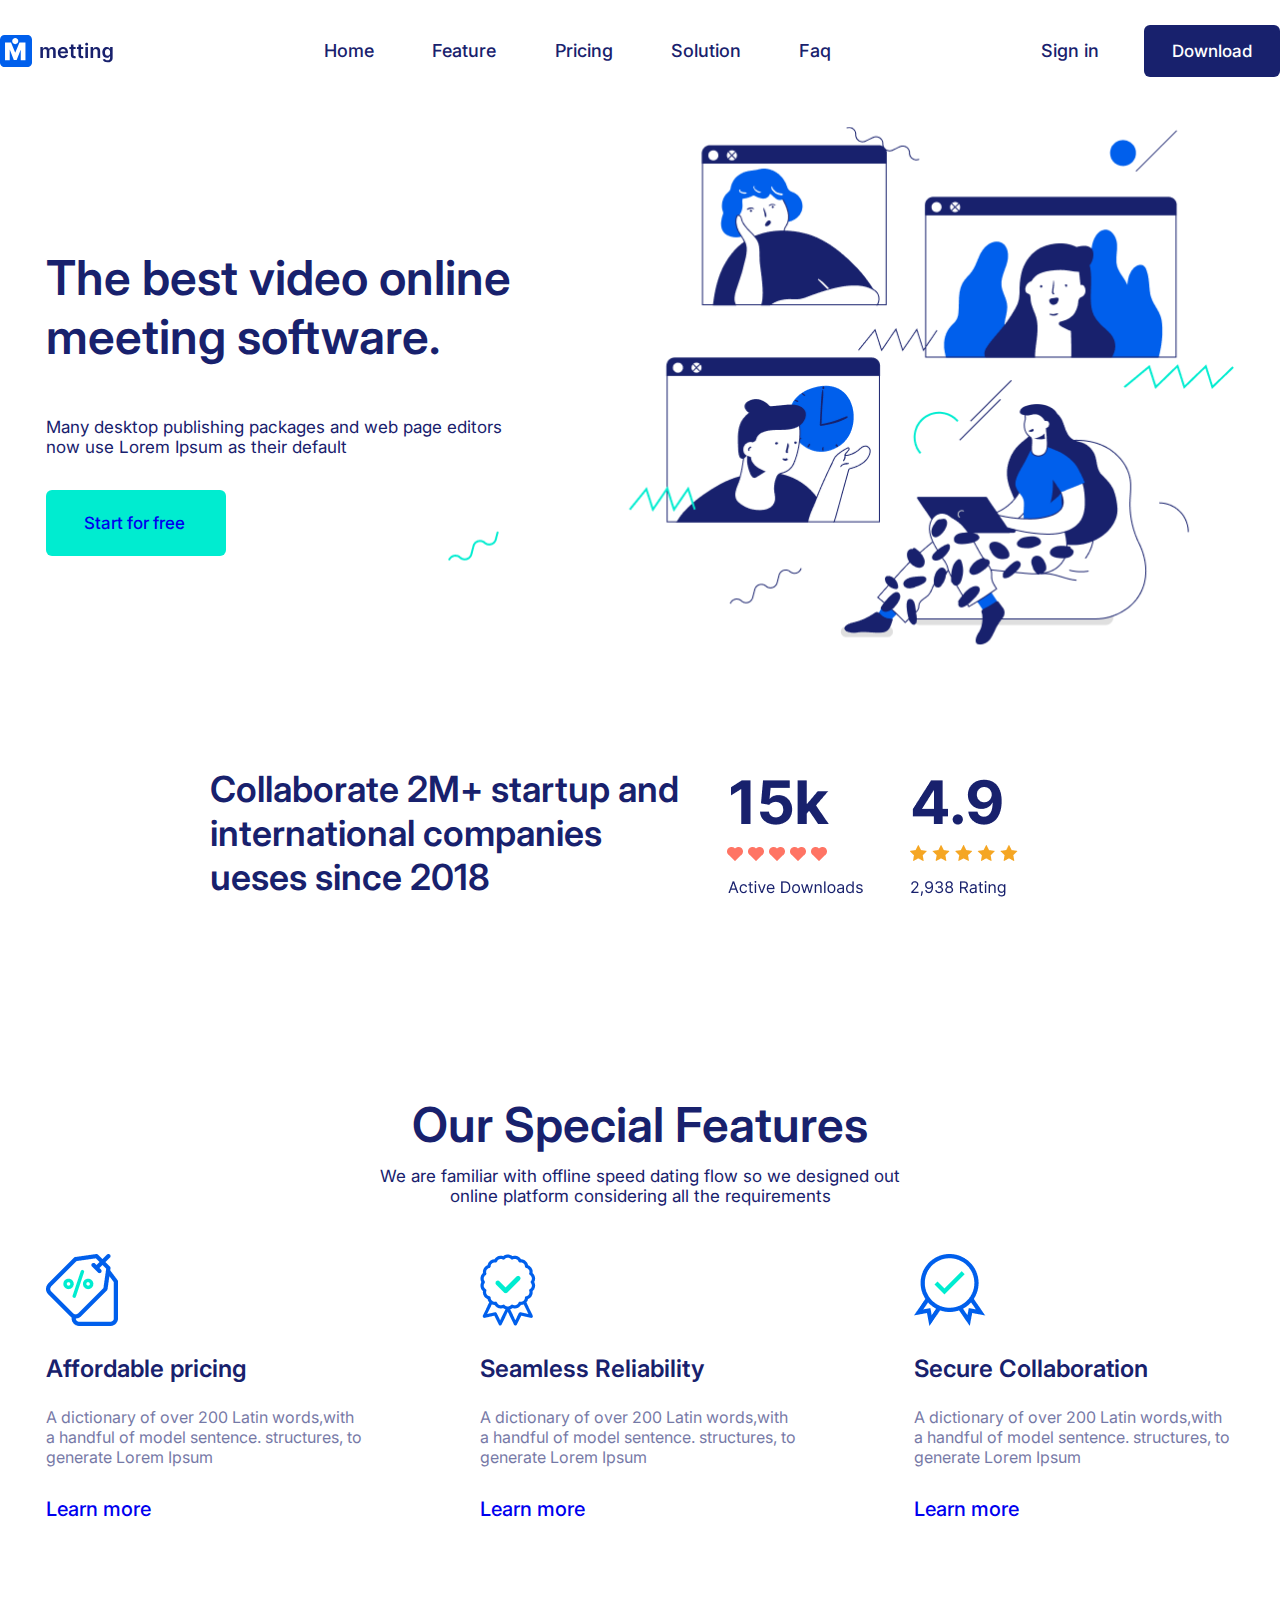
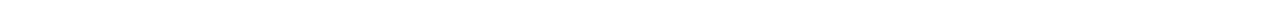
==== index.html @ 33403854 "Add files via upload" ====
<!DOCTYPE html>
<html lang="en">
<head>
    <meta charset="UTF-8">
    <meta http-equiv="X-UA-Compatible" content="IE=edge">
    <meta name="viewport" content="width=device-width, initial-scale=1.0">
    <title>Document</title>
    <link rel="stylesheet" href="./style/nullStyle.css">
    <link rel="stylesheet" href="./style/style.css">
    <link rel="stylesheet" href="./style/response375px.css">

</head>
<body class="body">
    <header>
        <div class="header_logo">
            <a href="#" class="header_logo_img"> </a>
        </div>
        <div class="burger"></div>
        <nav class="header_nav">
            <a href="#" class="header_href">Home</a>
            <a href="#" class="header_href">Feature</a>
            <a href="#" class="header_href">Pricing</a>
            <a href="#" class="header_href">Solution</a>
            <a href="#" class="header_href">Faq</a>
        </nav>
        <div class="header_login">
            <a href="#" class="header_href">Sign in</a>
            <button class="header_login_btn">Download</button>
        </div>
    </header>

    <div class="wrapper">

        <main class="main">
            <h1 class="main_header">The best video online
                meeting software.</h1>
            <p class="main_text">Many desktop publishing packages and web page editors now use Lorem Ipsum as their default</p>
            <a href="#" class="main_button">Start for free</a>
            <div class="mobile_pic"></div>
        </main>

        <section class="section_collaborate">
            <div class="collaborate">
                <h2 class="collaborate_header">
                    Collaborate 2M+ startup and international companies ueses since 2018 
                </h2>
                <div class="downloads_rating">
                    <img src="img/downloads.png" alt="" class="downloads">
                    <img src="img/rating.png" alt="" class="rating">
                </div>
            </div>
            <div>
                        <img src="img/Companies.png" alt="" class="companies">
                        <img src="img/mobileCompanies.png" alt="" class="mobile_companies">
            </div>
        </section>

        <section class="special_features">
            <h2 class="special_features_header">Our Special Features</h2>
            <div class="special_features_text">We are familiar with offline speed dating flow so we designed out online platform considering all the requirements</div>
            <div class="special_features_text_mobile">We are familiar with offline speed dating flow so we designed out online platform.</div>
            <div class="special_features_cards">
                <div class="card">
                    <img src="img/affordablePricing.png" alt="#" class="card_icon">
                    <h3 class="card_header">Affordable pricing</h3>
                    <div class="card_text">A dictionary of over 200 Latin words,with a handful of model sentence. structures, to generate Lorem Ipsum</div>
                    <a href="#" class="learn_more">Learn more</a>
                </div>
                <div class="card">
                    <img src="img/reliability.png" alt="#" class="card_icon">
                    <h3 class="card_header">Seamless Reliability</h3>
                    <div class="card_text">A dictionary of over 200 Latin words,with a handful of model sentence. structures, to generate Lorem Ipsum</div>
                    <a href="#" class="learn_more">Learn more</a>
                </div>
                <div class="card">
                    <img src="img/collaboration.png" alt="#" class="card_icon">
                    <h3 class="card_header">Secure Collaboration</h3>
                    <div class="card_text">A dictionary of over 200 Latin words,with a handful of model sentence. structures, to generate Lorem Ipsum</div>
                    <a href="#" class="learn_more">Learn more</a>
                </div>
            </div>
        </section>

    </div>

</body>
</html>
---- style/nullStyle.css ----
html{font-family:sans-serif;-ms-text-size-adjust:100%;-webkit-text-size-adjust:100%}
body{margin:0}
article,aside,details,figcaption,figure,footer,header,hgroup,main,nav,section,summary{display:block}
audio,canvas,progress,video{display:inline-block;vertical-align:baseline}
audio:not([controls]){display:none;height:0}
[hidden],template{display:none}
a{background:transparent}
a:active,a:hover{outline:0}
abbr[title]{border-bottom:1px dotted}
b,strong{font-weight:bold}
dfn{font-style:italic}
h1{font-size:2em;margin:0.67em 0}
mark{background:#ff0;color:#000}
small{font-size:80%}
sub,sup{font-size:75%;line-height:0;position:relative;vertical-align:baseline}
sup{top:-0.5em}
sub{bottom:-0.25em}
img{border:0}
svg:not(:root){overflow:hidden}
figure{margin:1em 40px}
hr{-moz-box-sizing:content-box;box-sizing:content-box;height:0}
pre{overflow:auto}
code,kbd,pre,samp{font-family:monospace,monospace;font-size:1em}
button,input,optgroup,select,textarea{color:inherit;font:inherit;margin:0}
button{overflow:visible}
button,select{text-transform:none}
button,html input[type="button"],input[type="reset"],input[type="submit"]{-webkit-appearance:button;cursor:pointer}
button[disabled],html input[disabled]{cursor:default}
button::-moz-focus-inner,input::-moz-focus-inner{border:0;padding:0}
input{line-height:normal}
input[type="checkbox"],input[type="radio"]{box-sizing:border-box;padding:0}
input[type="number"]::-webkit-inner-spin-button,input[type="number"]::-webkit-outer-spin-button{height:auto}
input[type="search"]{-webkit-appearance:textfield;-moz-box-sizing:content-box;-webkit-box-sizing:content-box;box-sizing:content-box}
input[type="search"]::-webkit-search-cancel-button,input[type="search"]::-webkit-search-decoration{-webkit-appearance:none}
fieldset{border:1px solid #c0c0c0;margin:0 2px;padding:0.35em 0.625em 0.75em}
legend{border:0;padding:0}
textarea{overflow:auto}
optgroup{font-weight:bold}
table{border-collapse:collapse;border-spacing:0}
td,th{padding:0}
---- style/style.css ----
@import url('https://fonts.googleapis.com/css2?family=Inter:wght@400;500;600&display=swap');
header{
    display: flex;
    max-width: 1400px;
    height: 52px;
    align-items: center;
    justify-content: space-between;
    margin: 25px auto 50px auto;
}
.burger {
    display: none;
}
.header_logo{
    width: 114px;
    height: 32px;
    background-image: url(../img/headerLogo.svg);
}
.header_logo_img {
    height: 100%;
    width: 100%;
    
}
.header_nav {
    display: flex;
    width: 507px;
    justify-content: space-between;
}
.header_href {
    font-family: 'Inter';
    font-style: normal;
    font-weight: 500;
    font-size: 18px;
    line-height: 20px;
    color: #18216D;
    text-decoration: none;
}
.header_login {
    display: flex;
    width: 239px;
    height: 52px;
    align-items: center;
    justify-content: space-between;
}
.header_login_btn {
    width: 136px;
    height: 52px;
    background: #18216D;
    border-radius: 6px;
    font-family: 'Inter';
    font-style: normal;
    font-weight: 500;
    font-size: 17px;
    line-height: 20px;
    color: #FFFFFF;
    border: none;
}
.wrapper {
    width: 1188px;
    display: flex;
    flex-direction: column;
    align-items: center;
    justify-content: left;
    margin: auto;
    color: #18216D;
}
.main {
    width: 100%;
    height: 518px;
    display: flex;
    flex-direction: column;
    justify-content: center;
    background-image: url(../img/mainPic.png);
    background-position: right;
    background-repeat: no-repeat;
    background-size: 786px;
}
.main_header {
    width: 498px;
    height: 120px;
    font-size: 48px;
    font-family: 'Inter';
    font-style: normal;
    font-weight: 600;
}
.main_text {
    width: 484px;
    height: 56px;
    font-size: 17px;
    font-family: 'Inter';
    font-style: normal;
    font-weight: 400;
}
.main_button {
    box-sizing: border-box;
    background: #00ECD0;
    border-radius: 6px;
    text-decoration: none;
    display: inline-block;
    width: 180px;
    height: 66px;
    font-size: 17px;
    padding-top: 23px;
    padding-left: 38px;
    font-family: 'Inter';
    font-style: normal;
    font-weight: 500;
}
.collaborate {
    margin-top: 122px;
    display: flex;
    width: 100%;
    justify-content: space-between;
}
.collaborate_header {
    justify-content: left;
    width: 494px;
    height: 150px;
    margin-top: 0;
    font-size: 36px;
    font-family: 'Inter';
    font-style: normal;
    font-weight: 600;
}

.downloads_rating {
    width: 337px;
    height: 134px;
    display: flex;
    align-items: center;
    justify-content: space-around;
    margin-right: 30px;
}
.mobile_companies {
    display: none;
}
.special_features {
    width: 100%;
    display: flex;
    flex-direction: column;
    align-items: center;
    color: #18216D;
    
}
.special_features_header {
    margin-top: 130px;
    margin-bottom: 12px;
    font-size: 48px;
    font-family: 'Inter';
    font-style: normal;
    font-weight: 600;
}
.special_features_text {
    width: 542px;
    text-align: center;
    margin-bottom: 48px;
    font-size: 17px;
    font-family: 'Inter';
    font-style: normal;
    font-weight: 400;
}
.special_features_text_mobile{
    display: none;
}
.special_features_cards {
    display: flex;
    justify-content: space-between;
    width: 100%;
}
.card {
    width: 320px;
    height: 267px;
    margin-bottom: 100px;
}
.card_header {
    font-size: 24px;
    font-family: 'Inter';
    font-style: normal;
    font-weight: 600;
}
.card_text {
    font-size: 16px;
    font-family: 'Inter';
    font-style: normal;
    font-weight: 400;
    margin-bottom: 30px;
    opacity: 60%;
}
.learn_more {
    text-decoration: none;
    font-size: 20px;
    font-family: 'Inter';
    font-style: normal;
    font-weight: 500;
    margin-bottom: 30px;
}
---- style/response375px.css ----
@media (max-width: 425px) {
    header{
        background-image: url(../img/mobile.png);
        background-repeat: no-repeat;
        background-position: top;
        height: 77px;
        margin-top: 16px;
        max-width: 95%;
    }
    .burger{
        display: block;
        width: 28px;
        height: 12px;
        background-image: url(../img/Burger.svg);
        background-size: cover;
        background-repeat: no-repeat;
    }
    .header_nav, .header_login{
        display: none;
    }

    .wrapper {
        overflow: hidden;
        max-width: 95%;
        margin: auto;
    }
    .main {
        flex-direction: column;
        align-items: flex-start;
        justify-content: flex-start;
        background-image: none;
    }
    .mobile_pic{
        margin: auto;
        margin-top: 41px;
        width: 350px;
        height: 300px;
        background-image: url(../img/mobileMainPic.png);
    }
    .main_header {
        font-size: 28px;
        line-height: 27px;
        text-align: center;
        width: 82%;
        height: auto;
        margin: auto;
    }
    .main_text {
        font-size: 14px;
        line-height: 20px;
        text-align: center;
        width: 78%;
        height: auto;
        margin: auto;
        margin-bottom: 33px;
        margin-top: 20px;
    }

    .main_button {
        margin: 0 auto;
        width: 120px;
        height: 40px;
        padding-top: 11px;
        padding-left: 17px;
        font-size: 14px;
        line-height: 17px;
    }
    .section_collaborate{
        width: 100%;
    }
    .collaborate {

        margin-top: 59px;
        flex-direction: column;
        justify-content: flex-start;
    }
    .collaborate_header {
        width: 330px;
        height: auto;
        justify-content: start;
        font-size: 20px;
        line-height: 30px;
        margin: auto;
        margin-bottom: 22px;
    }
    .downloads_rating{
        justify-content: center;
        height: 60px;
        margin: auto;
    }
    .downloads{
        width: 72px;
        height: 63px;
        margin-right: 76px;
    }
    .rating{
        width: 55px;
        height: 63px;
    }
    .companies {
        display: none;
    }
    .mobile_companies {
        margin: auto;
        margin-top: 19px;
        display: block;
    }
    .special_features_header {
        margin-top: 50px;
        line-height: 24px;
        font-size: 24px;
        letter-spacing: -1px;
    }
    .special_features_text {
        display: none;
    }
    .special_features_text_mobile{
        display: block;
        font-size: 14px;
        line-height: 20px;
        text-align: center;
        letter-spacing: -0.02em;
        width: 335px;   
        font-family: 'Inter';
        font-style: normal;
        font-weight: 400; 
        margin-bottom: 40px;
        opacity: 60%;
    }
    .special_features_cards {
        width: 320px;
        display: block;
        text-align: start;
    }
    .card{
        height: auto;
        margin-bottom: 48px;
    }
    .card_header {
        font-size: 20px;
        line-height: 24px;
    }
    .card_text {
        font-size: 14px;
        line-height: 24px;
    }
    .learn_more {
        font-size: 20px;
        line-height: 16px;
    }
    .card_icon {
        height: 48px;
    }
}
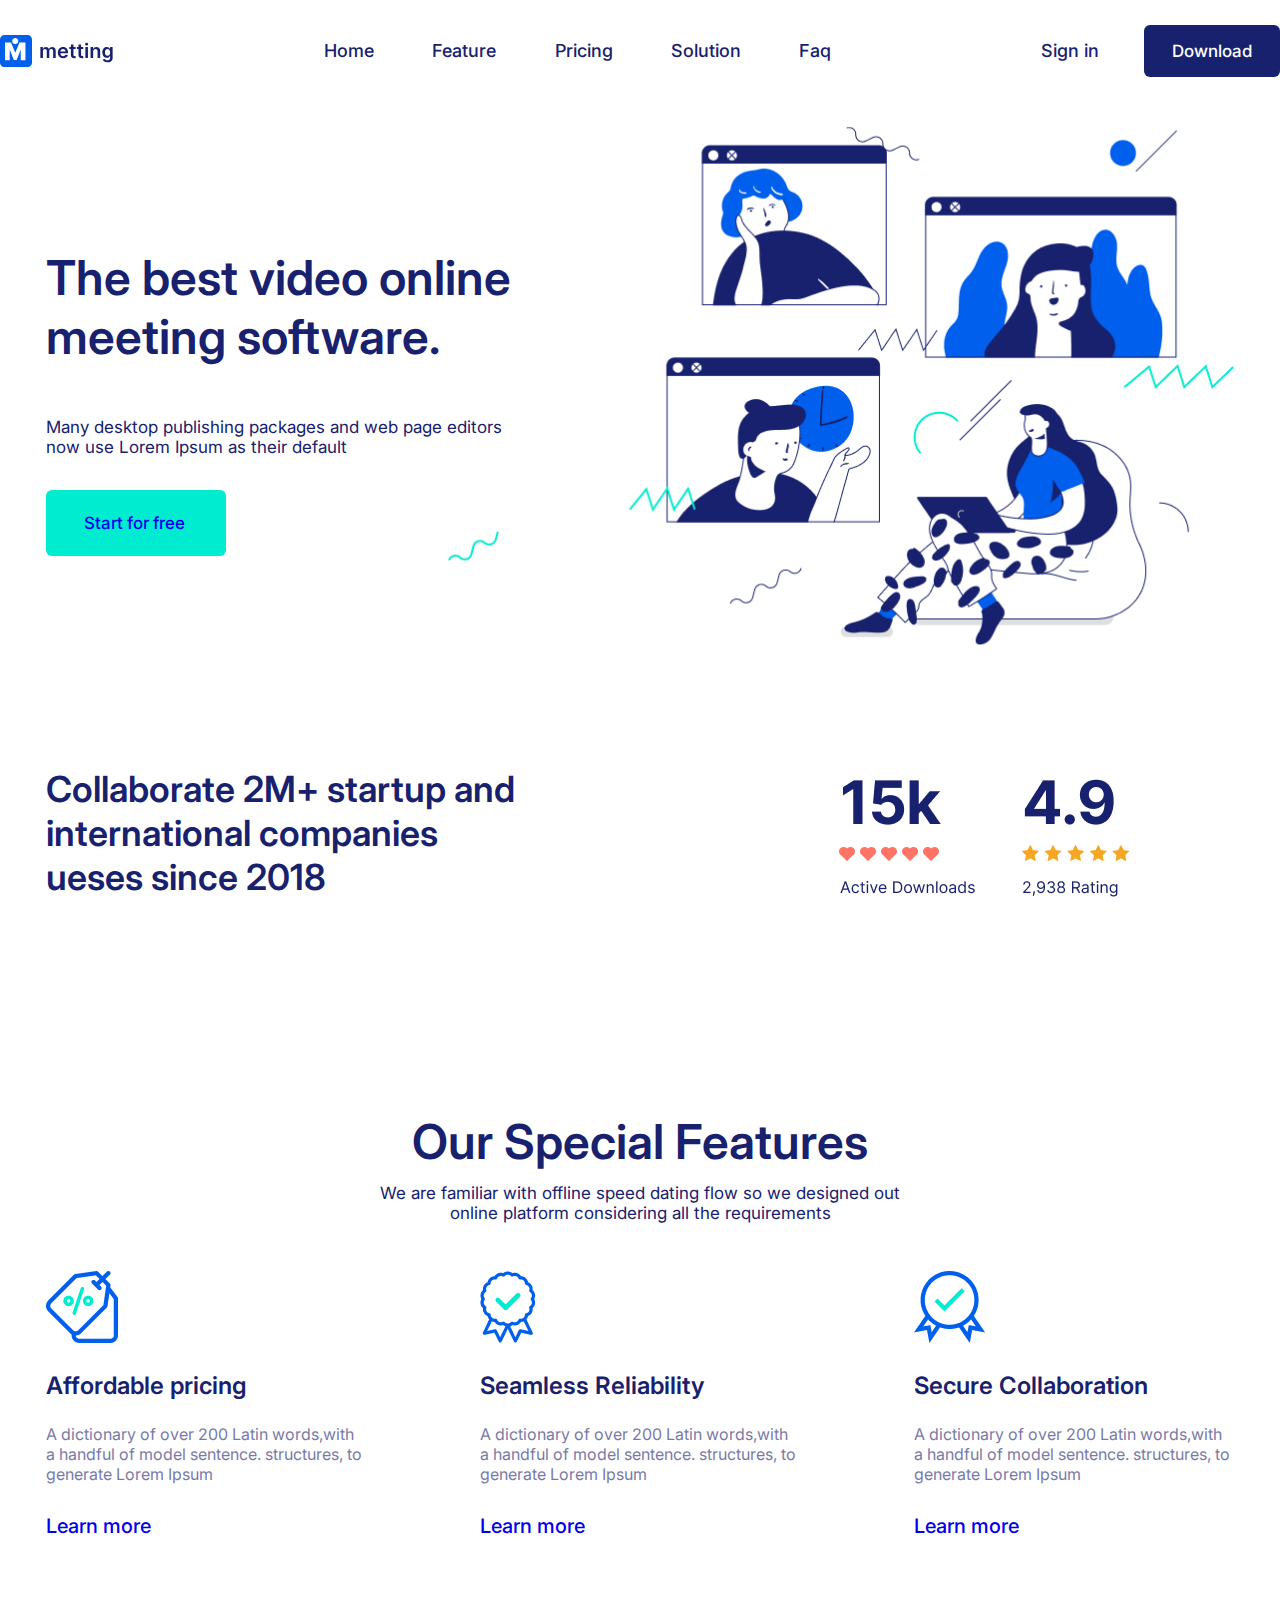
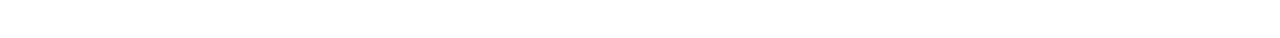
==== commit a43dc6a4: "Update index.html" ====
--- a/index.html
+++ b/index.html
@@ -45,13 +45,13 @@
                     Collaborate 2M+ startup and international companies ueses since 2018 
                 </h2>
                 <div class="downloads_rating">
-                    <img src="img/downloads.png" alt="" class="downloads">
-                    <img src="img/rating.png" alt="" class="rating">
+                    <img src="./img/downloads.png" alt="" class="downloads">
+                    <img src="./img/rating.png" alt="" class="rating">
                 </div>
             </div>
-            <div>
-                        <img src="img/Companies.png" alt="" class="companies">
-                        <img src="img/mobileCompanies.png" alt="" class="mobile_companies">
+            <div  class="companies">
+                <img src="./img/Companies.png" alt="">
+                <img src="./img/mobileCompanies.png" alt="" class="mobile_companies">
             </div>
         </section>
 
@@ -61,19 +61,19 @@
             <div class="special_features_text_mobile">We are familiar with offline speed dating flow so we designed out online platform.</div>
             <div class="special_features_cards">
                 <div class="card">
-                    <img src="img/affordablePricing.png" alt="#" class="card_icon">
+                    <img src="./img/affordablePricing.png" alt="#" class="card_icon">
                     <h3 class="card_header">Affordable pricing</h3>
                     <div class="card_text">A dictionary of over 200 Latin words,with a handful of model sentence. structures, to generate Lorem Ipsum</div>
                     <a href="#" class="learn_more">Learn more</a>
                 </div>
                 <div class="card">
-                    <img src="img/reliability.png" alt="#" class="card_icon">
+                    <img src="./img/reliability.png" alt="#" class="card_icon">
                     <h3 class="card_header">Seamless Reliability</h3>
                     <div class="card_text">A dictionary of over 200 Latin words,with a handful of model sentence. structures, to generate Lorem Ipsum</div>
                     <a href="#" class="learn_more">Learn more</a>
                 </div>
                 <div class="card">
-                    <img src="img/collaboration.png" alt="#" class="card_icon">
+                    <img src="./img/collaboration.png" alt="#" class="card_icon">
                     <h3 class="card_header">Secure Collaboration</h3>
                     <div class="card_text">A dictionary of over 200 Latin words,with a handful of model sentence. structures, to generate Lorem Ipsum</div>
                     <a href="#" class="learn_more">Learn more</a>
@@ -84,4 +84,4 @@
     </div>
 
 </body>
-</html>+</html>
--- a/style/style.css
+++ b/style/style.css
@@ -105,6 +105,9 @@
     font-style: normal;
     font-weight: 500;
 }
+.section_collaborate{
+    width: 100%;
+}
 .collaborate {
     margin-top: 122px;
     display: flex;
@@ -128,7 +131,12 @@
     display: flex;
     align-items: center;
     justify-content: space-around;
-    margin-right: 30px;
+    margin-right: 81px;
+}
+.companies {
+    display: block;
+    width: 1110px;
+    height: 35px;
 }
 .mobile_companies {
     display: none;
--- a/style/response375px.css
+++ b/style/response375px.css
@@ -3,7 +3,8 @@
         background-image: url(../img/mobile.png);
         background-repeat: no-repeat;
         background-position: top;
-        height: 77px;
+        background-size: 95%;
+        height: 103px;
         margin-top: 16px;
         max-width: 95%;
     }
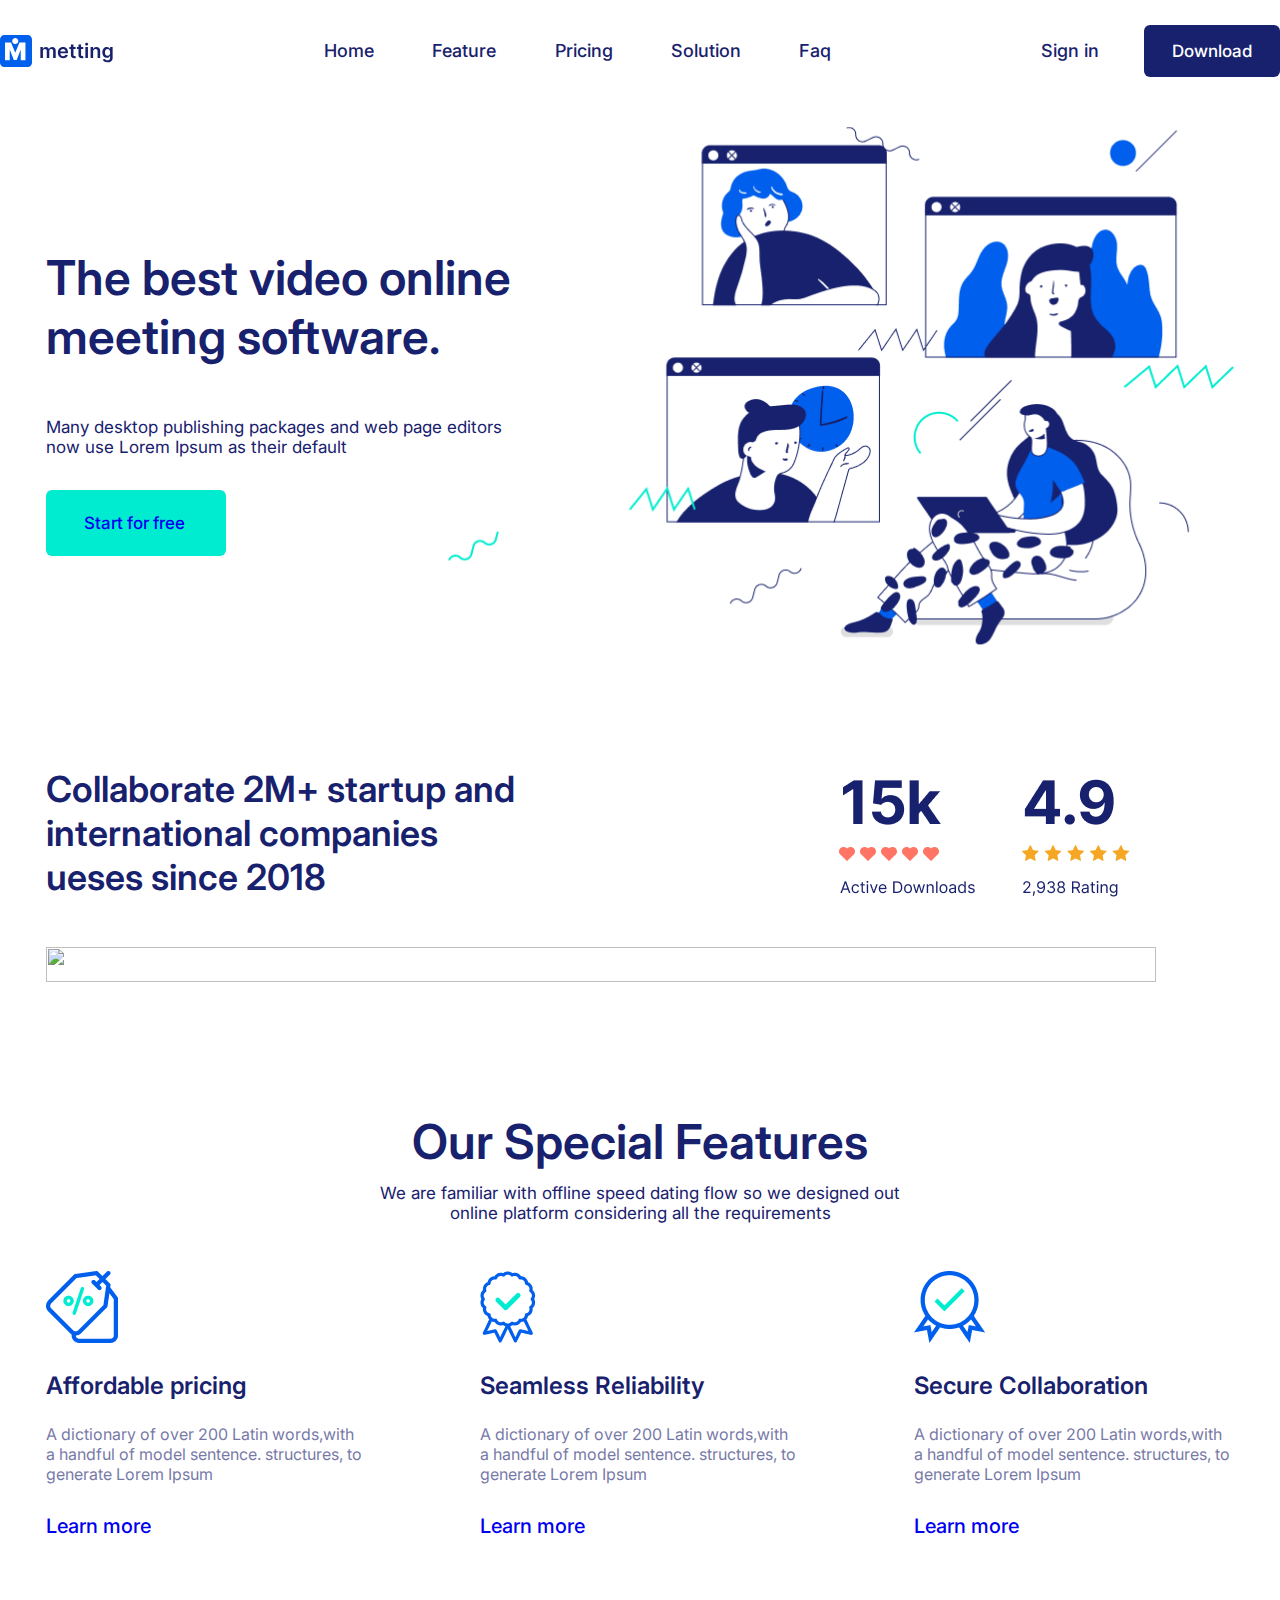
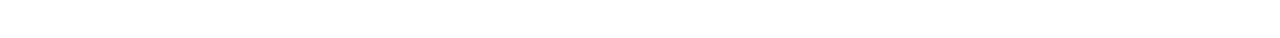
==== commit fcc61f27: "Update index.html" ====
--- a/index.html
+++ b/index.html
@@ -49,8 +49,8 @@
                     <img src="./img/rating.png" alt="" class="rating">
                 </div>
             </div>
-            <div  class="companies">
-                <img src="./img/Companies.png" alt="">
+            <div class="companies">
+                <img src="./img/Companies.png" alt="" class="companies">
                 <img src="./img/mobileCompanies.png" alt="" class="mobile_companies">
             </div>
         </section>
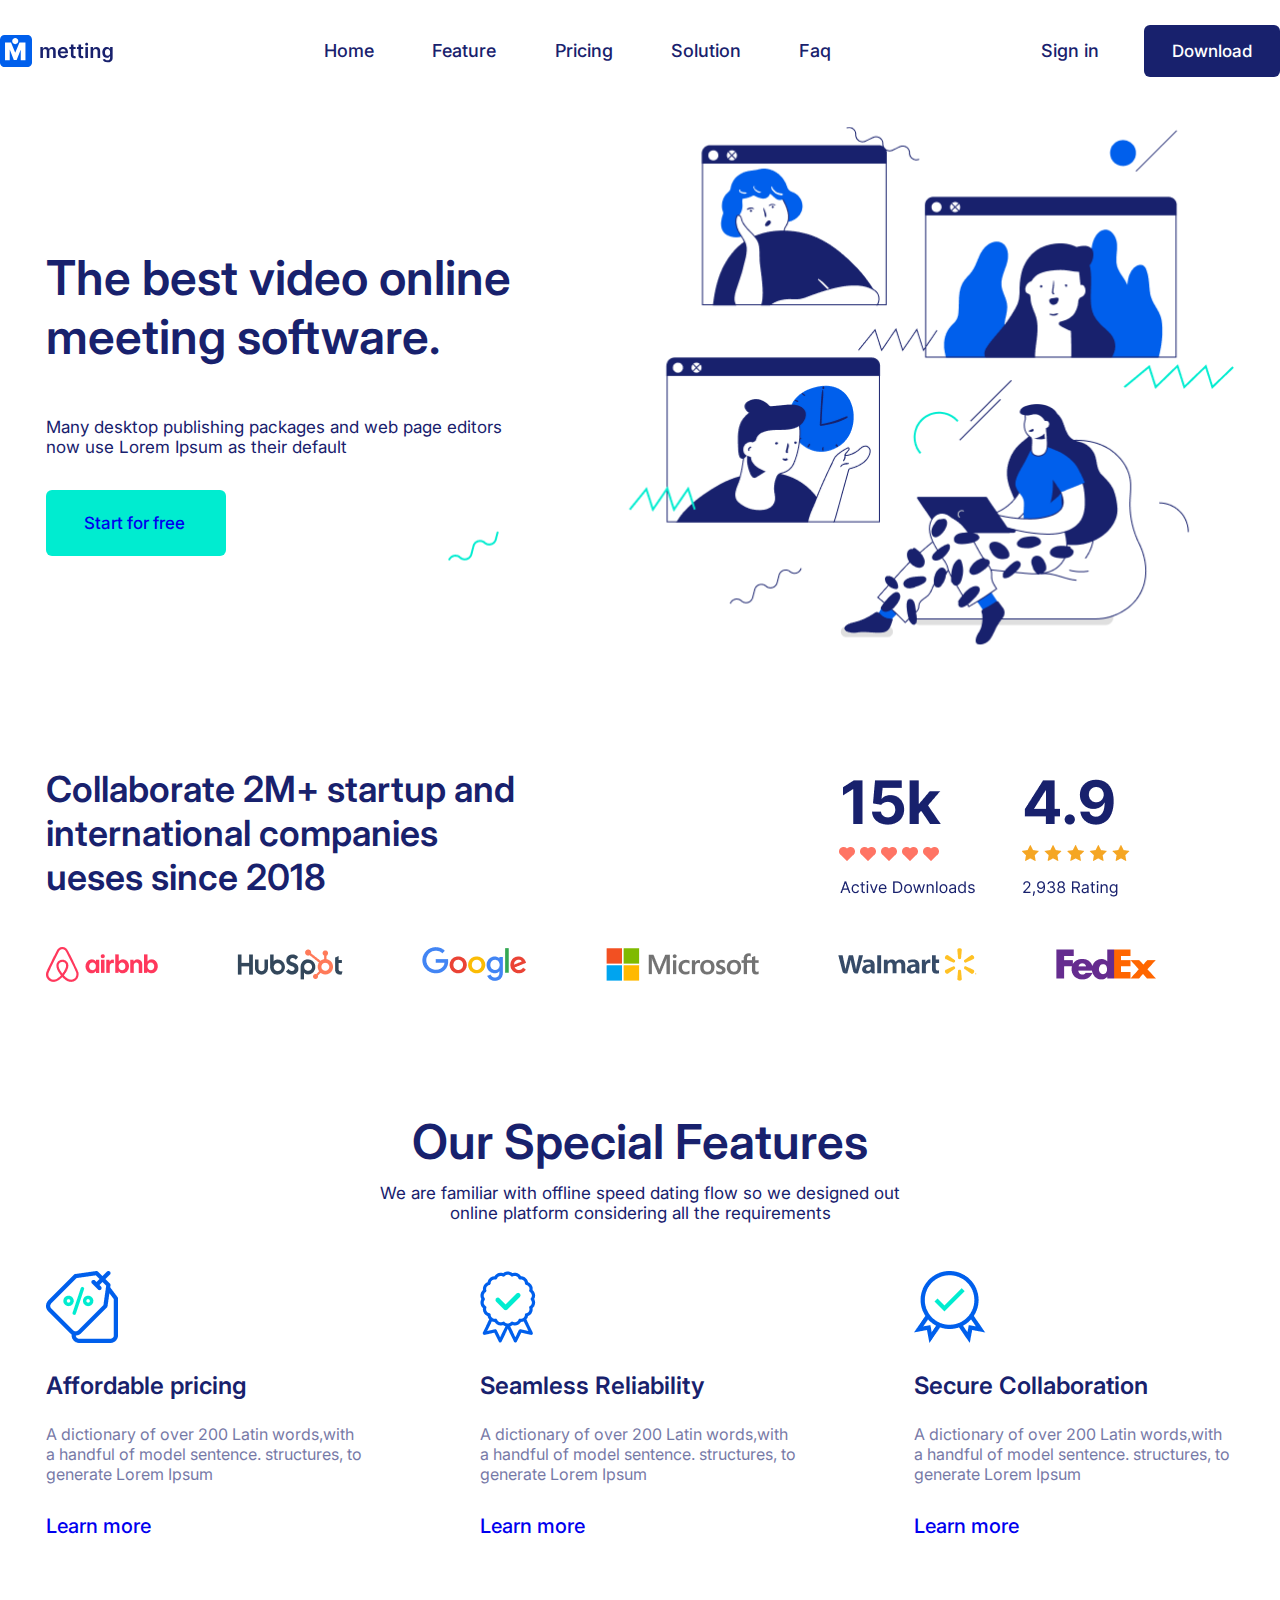
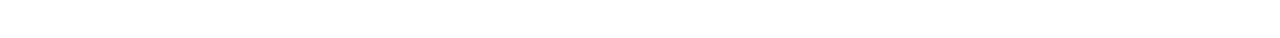
==== commit d91e7e18: "Add files via upload" ====
--- a/index.html
+++ b/index.html
@@ -50,8 +50,8 @@
                 </div>
             </div>
             <div class="companies">
-                <img src="./img/Companies.png" alt="" class="companies">
-                <img src="./img/mobileCompanies.png" alt="" class="mobile_companies">
+                        <img src="./img/companies.png" alt="">
+                        <img src="./img/mobileCompanies.png" alt="" class="mobile_companies">
             </div>
         </section>
 
@@ -84,4 +84,4 @@
     </div>
 
 </body>
-</html>
+</html>